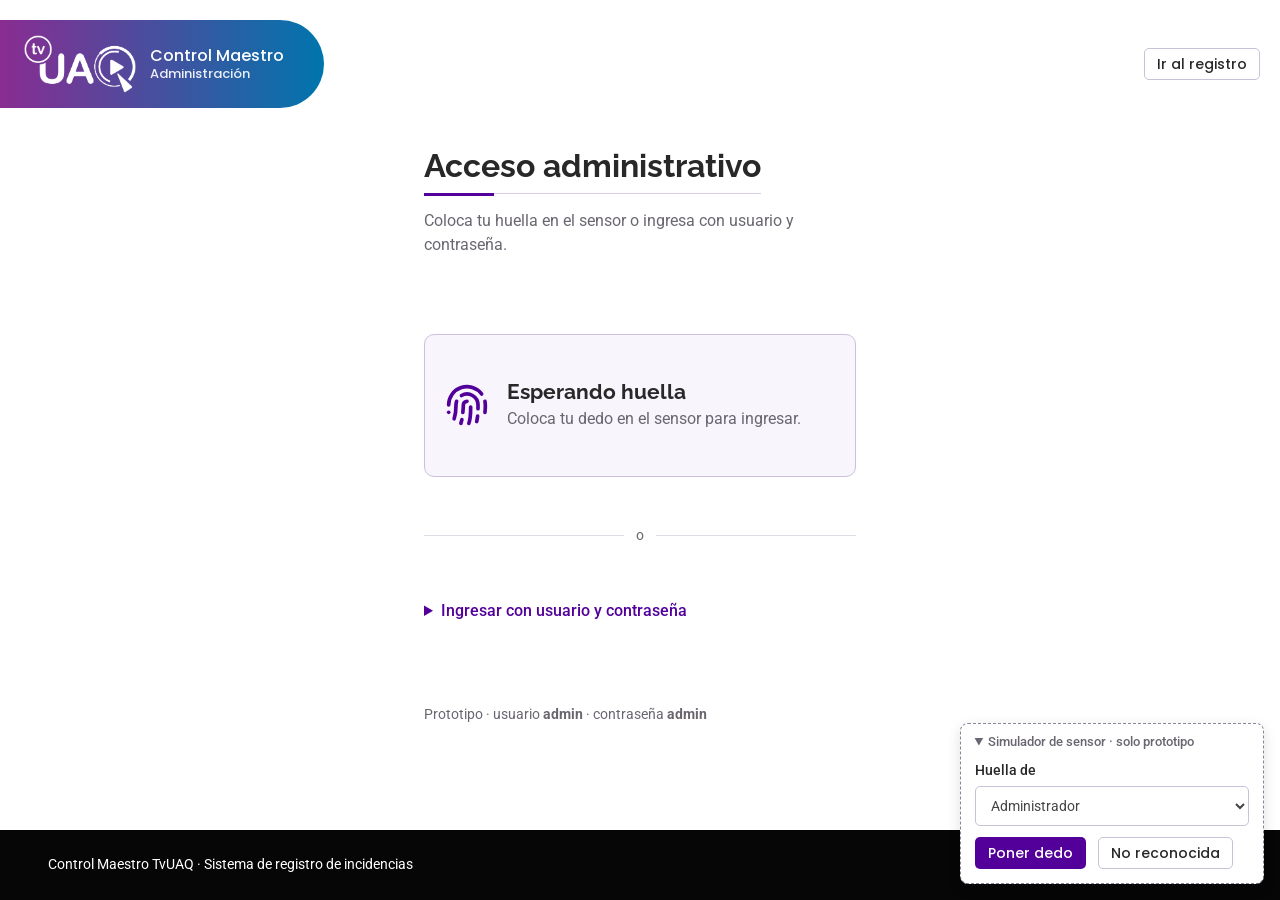
==== frontend/admin.html @ 8e253eed "Initial commit" ====
<!doctype html>
<html lang="es">
  <head>
    <meta charset="utf-8" />
    <meta name="viewport" content="width=device-width, initial-scale=1" />
    <title>Administración · Control Maestro TvUAQ</title>
    <link rel="icon" href="assets/img/logo_tvuaq.png" />
    <link rel="stylesheet" href="css/fonts.css" />
    <link rel="stylesheet" href="css/styles.css" />
  </head>
  <body>
    <div id="app"></div>

    <script src="js/core.js"></script>
    <script src="js/seed.js"></script>
    <script src="js/sensor.js"></script>
    <script src="js/ui.js"></script>
    <script src="js/admin.js"></script>
  </body>
</html>
---- frontend/css/fonts.css ----
/* Fuentes del sitio tv.uaq.mx (Raleway, Roboto, Poppins · licencia OFL), copiadas en local para funcionar sin internet.
   Raleway y Roboto son fuentes variables: un solo archivo cubre todos los pesos. */
@font-face {
  font-family: 'Raleway';
  font-style: normal;
  font-weight: 600 800;
  font-display: swap;
  src: url('../assets/fonts/raleway.woff2') format('woff2');
}
@font-face {
  font-family: 'Roboto';
  font-style: normal;
  font-weight: 400 700;
  font-display: swap;
  src: url('../assets/fonts/roboto.woff2') format('woff2');
}
@font-face {
  font-family: 'Poppins';
  font-style: normal;
  font-weight: 500;
  font-display: swap;
  src: url('../assets/fonts/poppins-500.woff2') format('woff2');
}
@font-face {
  font-family: 'Poppins';
  font-style: normal;
  font-weight: 600;
  font-display: swap;
  src: url('../assets/fonts/poppins-600.woff2') format('woff2');
}
---- frontend/css/styles.css ----
/* Sistema de registro de incidencias · Control Maestro TvUAQ
   Identidad tomada de tv.uaq.mx: fondo blanco, texto #444, títulos #282828 (Raleway), cuerpo Roboto,
   navegación Poppins, acento #520099 y barra superior con degradado #892C91 → #0075AD.
   Sin dependencias externas ni fuentes remotas: debe funcionar sin internet. */

:root {
  --fondo: #ffffff;
  --texto: #444444;
  --titulo: #282828;
  --acento: #520099;
  --acento-hover: #570d98;
  --acento-vivo: #6c0abf;
  --magenta: #892c91;
  --azul: #0075ad;
  --noche: #060606;
  --degradado: linear-gradient(90deg, #892c91 0%, #0075ad 100%);

  --suave: #f8f5fc; /* tinte del acento, como el fondo de los títulos de sección del sitio */
  --linea: #e1dde8;
  --muted: #6a6670;
  --foco: #0075ad;

  --ok: #1b6e3c;
  --ok-bg: #e5f3ea;
  --warn: #805400;
  --warn-bg: #fff3d4;
  --err: #a8201a;
  --err-bg: #fbe9e8;
  --info: #0b5a85;
  --info-bg: #e3f1f8;

  --fuente: 'Roboto', system-ui, 'Segoe UI', Arial, sans-serif;
  --fuente-titulo: 'Raleway', 'Roboto', system-ui, sans-serif;
  --fuente-nav: 'Poppins', 'Roboto', system-ui, sans-serif;
}

*,
*::before,
*::after {
  box-sizing: border-box;
}
html {
  -webkit-text-size-adjust: 100%;
}
[hidden] {
  display: none !important;
}
body {
  margin: 0;
  background: var(--fondo);
  color: var(--texto);
  font-family: var(--fuente);
  font-size: 16px;
  line-height: 1.5;
}
h1,
h2,
h3,
p {
  margin: 0;
}
h1,
h2,
h3 {
  text-wrap: balance;
  font-variant-numeric: lining-nums;
  font-family: var(--fuente-titulo);
  color: var(--titulo);
  font-weight: 700;
}
button,
input,
select,
textarea {
  font: inherit;
  color: inherit;
}
a {
  color: var(--acento);
}
:focus-visible {
  outline: 3px solid var(--foco);
  outline-offset: 2px;
}
.ico {
  width: 1.25em;
  height: 1.25em;
  flex: none;
}
.solo-lectores {
  position: absolute;
  width: 1px;
  height: 1px;
  overflow: hidden;
  clip: rect(0 0 0 0);
}

/* ---------- Barra superior (la misma forma que la de tv.uaq.mx) ---------- */
.cab-sitio {
  display: flex;
  flex-wrap: wrap;
  align-items: center;
  justify-content: space-between;
  gap: 0.75rem 1rem;
  padding-right: 1.25rem;
}
.barra {
  display: flex;
  align-items: center;
  gap: 1.75rem;
  min-height: 5.5rem;
  padding: 0.5rem 2.5rem 0.5rem 1.5rem;
  background: var(--degradado);
  border-radius: 0 3.5rem 3.5rem 0;
  color: #fff;
}
.marca {
  display: flex;
  align-items: center;
  gap: 0.9rem;
  color: #fff;
  text-decoration: none;
}
.marca__logo {
  display: block;
  height: 3.6rem;
  width: auto;
  filter: brightness(0) invert(1); /* el logo oficial es gris: se ve blanco sobre el degradado, igual que en tv.uaq.mx */
}
.marca__texto {
  white-space: nowrap;
  font-family: var(--fuente-nav);
  font-weight: 500;
  font-size: 1rem;
  line-height: 1.25;
}
.marca small {
  display: block;
  font-size: 0.8125rem;
  opacity: 0.9;
}
.barra__links {
  display: flex;
  flex-wrap: nowrap;
  gap: 0.25rem 1.4rem;
  margin: 0;
  padding: 0;
  list-style: none;
}
.barra__links a {
  display: block;
  white-space: nowrap;
  padding: 0.3rem 0;
  border-bottom: 3px solid transparent;
  color: #fff;
  font-family: var(--fuente-nav);
  font-weight: 500;
  font-size: 1rem;
  text-decoration: none;
}
.barra__links a:hover {
  border-bottom-color: rgb(255 255 255 / 0.55);
}
.barra__links a[aria-current='page'] {
  border-bottom-color: #fff;
}
.cab-sitio__acciones {
  display: flex;
  flex-wrap: wrap;
  gap: 0.5rem;
  flex-shrink: 0;
  margin-left: auto;
}

/* ---------- Botones ---------- */
.btn {
  display: inline-flex;
  align-items: center;
  justify-content: center;
  gap: 0.5rem;
  min-height: 2.5rem;
  padding: 0.5rem 1.1rem;
  border: 1px solid transparent;
  border-radius: 5px;
  font-family: var(--fuente-nav);
  font-weight: 500;
  font-size: 0.9375rem;
  cursor: pointer;
  text-decoration: none;
  transition: background 0.15s, border-color 0.15s;
}
.btn:disabled {
  opacity: 0.5;
  cursor: not-allowed;
}
.btn--primario {
  background: var(--acento);
  color: #fff;
}
.btn--primario:hover:not(:disabled) {
  background: var(--acento-hover);
}
.btn--secundario {
  background: #fff;
  border-color: #c9c2d6;
  color: var(--titulo);
}
.btn--secundario:hover:not(:disabled) {
  background: var(--suave);
  border-color: var(--acento);
}
.btn--texto {
  background: transparent;
  color: var(--muted);
}
.btn--texto:hover:not(:disabled) {
  color: var(--titulo);
  background: var(--suave);
}
.btn--chico {
  min-height: 2rem;
  padding: 0.25rem 0.75rem;
  font-size: 0.875rem;
}
.btn--grande {
  min-height: 3.25rem;
  padding: 0.75rem 1.75rem;
  font-size: 1.0625rem;
}

/* ---------- Formularios ---------- */
.campo {
  display: grid;
  gap: 0.3rem;
  min-width: 0;
}
.campo__etiqueta {
  font-size: 0.9rem;
  font-weight: 500;
  color: var(--titulo);
}
.campo__etiqueta .req {
  color: var(--err);
}
.campo__ayuda {
  font-size: 0.8125rem;
  color: var(--muted);
}
.campo__error {
  font-size: 0.875rem;
  color: var(--err);
  font-weight: 500;
}
input[type='text'],
input[type='password'],
input[type='date'],
input[type='time'],
input[type='number'],
select,
textarea {
  width: 100%;
  min-height: 2.5rem;
  padding: 0.45rem 0.7rem;
  background: #fff;
  border: 1px solid #c9c2d6;
  border-radius: 5px;
}
input:hover,
select:hover,
textarea:hover {
  border-color: #9d8fb5;
}
textarea {
  min-height: 7rem;
  resize: vertical;
}
.campo--invalido input,
.campo--invalido select,
.campo--invalido textarea {
  border-color: var(--err);
}
.rejilla {
  display: grid;
  gap: 1rem;
  grid-template-columns: repeat(auto-fit, minmax(14rem, 1fr));
}
.acciones {
  display: flex;
  flex-wrap: wrap;
  gap: 0.75rem;
}
.acciones--centro {
  justify-content: center;
}
.acciones--fila {
  flex-wrap: nowrap;
  gap: 0.4rem;
}
.acciones--fila .btn {
  white-space: nowrap;
}

/* ---------- Insignias de estado ---------- */
.insignia {
  display: inline-block;
  padding: 0.1rem 0.5rem;
  border-radius: 4px;
  font-size: 0.8125rem;
  font-weight: 500;
  white-space: nowrap;
}
.insignia--ok {
  background: var(--ok-bg);
  color: var(--ok);
}
.insignia--warn {
  background: var(--warn-bg);
  color: var(--warn);
}
.insignia--err {
  background: var(--err-bg);
  color: var(--err);
}
.insignia--info {
  background: var(--info-bg);
  color: var(--info);
}
.insignia--neutra {
  background: #efecf3;
  color: var(--muted);
}

/* ---------- Título de sección (la línea con barra de acento viene de .section-title de tv.uaq.mx) ---------- */
.titulo-seccion h1,
.titulo-seccion h2 {
  position: relative;
  display: inline-block;
  padding-bottom: 0.9rem;
  margin-bottom: 0.6rem;
  font-size: 2rem;
  line-height: 1.15;
}
.titulo-seccion h1::before,
.titulo-seccion h2::before {
  content: '';
  position: absolute;
  left: 0;
  right: 0;
  bottom: 0.3rem;
  height: 1px;
  background: rgb(82 0 153 / 0.2);
}
.titulo-seccion h1::after,
.titulo-seccion h2::after {
  content: '';
  position: absolute;
  left: 0;
  bottom: 0.2rem;
  width: 4.4rem;
  height: 3px;
  background: var(--acento);
}
.titulo-seccion p {
  max-width: 48rem;
  color: var(--muted);
}

/* ---------- Modales ---------- */
dialog.modal {
  width: min(var(--ancho, 32rem), calc(100vw - 2rem));
  max-height: calc(100vh - 2rem);
  padding: 0;
  border: 1px solid var(--linea);
  border-radius: 10px;
  background: #fff;
  color: var(--texto);
  box-shadow: 0 12px 40px rgb(6 6 6 / 0.28);
  overflow: auto;
}
dialog.modal::backdrop {
  background: rgb(6 6 6 / 0.55);
}
.modal__cab {
  display: flex;
  align-items: center;
  justify-content: space-between;
  gap: 1rem;
  padding: 1rem 1.5rem;
  border-bottom: 3px solid var(--acento);
}
.modal__cab h2 {
  font-size: 1.3rem;
}
.modal__cuerpo {
  padding: 1.25rem 1.5rem;
  display: grid;
  gap: 1rem;
}
.modal__pie {
  padding: 0.9rem 1.5rem;
  border-top: 1px solid var(--linea);
  background: var(--suave);
  display: flex;
  justify-content: flex-end;
  flex-wrap: wrap;
  gap: 0.75rem;
}

/* Opciones del modal "Editar registro" */
.opciones-edicion {
  display: grid;
  gap: 0.5rem;
  margin: 0;
  padding: 0;
  border: 0;
}
.opcion-edicion {
  display: flex;
  gap: 0.6rem;
  align-items: flex-start;
  padding: 0.6rem 0.8rem;
  border: 1px solid var(--linea);
  border-radius: 5px;
  cursor: pointer;
}
.opcion-edicion:hover {
  border-color: var(--acento);
}
.opcion-edicion:has(input:checked) {
  border-color: var(--acento);
  background: var(--suave);
}
.opcion-edicion input {
  margin-top: 0.25rem;
}
.opcion-edicion small {
  display: block;
  font-size: 0.8125rem;
  color: var(--muted);
}

/* Pie del formulario de incidencias con el simulador de sensor a la vista */
.modal__pie--sim {
  justify-content: space-between;
  align-items: center;
}
.sim-linea {
  display: flex;
  flex-wrap: wrap;
  align-items: center;
  gap: 0.5rem 0.6rem;
}
.sim-linea__rotulo {
  flex-basis: 100%;
  font-size: 0.8125rem;
  color: var(--muted);
}
.sim-linea select {
  width: auto;
  min-width: 11rem;
  min-height: 2rem;
  padding-block: 0.2rem;
}

/* Avisos de resultado (visibles a distancia en el Control Maestro) */
.aviso {
  display: grid;
  gap: 0.8rem;
  justify-items: center;
  text-align: center;
  padding: 0 1.75rem 1.75rem;
  border-top: 8px solid var(--acento);
}
.aviso--exito {
  border-top-color: var(--ok);
}
.aviso--aviso {
  border-top-color: #c98a00;
}
.aviso--error {
  border-top-color: var(--err);
}
.aviso--info {
  border-top-color: var(--azul);
}
.aviso__icono {
  margin-top: 1.5rem;
  display: grid;
  place-items: center;
}
.aviso__icono .ico {
  width: 4rem;
  height: 4rem;
}
.aviso--exito .aviso__icono {
  color: var(--ok);
}
.aviso--aviso .aviso__icono {
  color: #b27800;
}
.aviso--error .aviso__icono {
  color: var(--err);
}
.aviso--info .aviso__icono {
  color: var(--azul);
}
.aviso__titulo {
  font-size: 2rem;
  line-height: 1.2;
}
.aviso__mensaje {
  font-size: 1.3rem;
}
.aviso__detalle {
  font-size: 1.05rem;
  color: var(--muted);
}
.aviso .btn {
  margin-top: 0.4rem;
}
.estado-entrada {
  margin-top: 0.2rem;
  padding: 0.3rem 0.9rem;
  font-size: 1.15rem;
}

/* Captura de huella (alta de operador) */
.huella {
  display: grid;
  gap: 1rem;
  justify-items: center;
  padding: 1.75rem 1.5rem 1.25rem;
}
.huella__titulo {
  font-size: 1.3rem;
}
.huella__sensor {
  display: grid;
  place-items: center;
  width: 7rem;
  height: 7rem;
  border: 2px solid var(--azul);
  border-radius: 50%;
  color: var(--azul);
}
.huella__sensor .ico {
  width: 3.75rem;
  height: 3.75rem;
}
.huella__sensor--ok {
  border-color: var(--ok);
  color: var(--ok);
}
.huella__sensor--error {
  border-color: var(--err);
  color: var(--err);
}
.huella__estado {
  min-height: 2.8em;
  text-align: center;
}

/* Pantalla operativa: el estado del sensor es lo principal. Cambia de color según lo que se espera. */
.sensor-hero {
  position: relative;
  display: flex;
  align-items: center;
  justify-content: center;
  gap: 1.75rem;
  min-height: 0;
  padding: 2.25rem 2rem 1.75rem;
  border-radius: 10px;
  overflow: hidden;
  background: linear-gradient(135deg, #892c91 0%, #4a2f9e 55%, #0075ad 100%);
  color: #fff;
}
/* Barras de color de la carta de ajuste de televisión (el personaje del sitio lleva una en la cabeza) */
.sensor-hero__barras {
  position: absolute;
  top: 0;
  left: 0;
  right: 0;
  height: 0.5rem;
  background: linear-gradient(
    90deg,
    #f4f4f4 0 14.28%,
    #f2c500 0 28.56%,
    #2a93d5 0 42.84%,
    #00963f 0 57.12%,
    #892c91 0 71.4%,
    #e30613 0 85.68%,
    #1d1d8c 0
  );
}
.sensor-hero__ico {
  flex: none;
  display: grid;
  place-items: center;
  width: 5.5rem;
  height: 5.5rem;
  border: 2px solid rgb(255 255 255 / 0.9);
  border-radius: 50%;
}
.sensor-hero__ico .ico {
  display: block;
  width: 58%;
  height: 58%;
}
.sensor-hero__titulo {
  font-size: 2rem;
  line-height: 1.15;
  color: #fff;
}
.sensor-hero__texto {
  margin-top: 0.4rem;
  font-size: 1.05rem;
  max-width: 30rem;
  text-wrap: balance;
}

/* Compacto: acceso administrativo */
.sensor-card {
  display: flex;
  align-items: center;
  gap: 1.1rem;
  padding: 1rem 1.25rem;
  border: 1px solid #cdbfe0;
  border-radius: 10px;
  background: var(--suave);
}
.sensor-card__ico {
  flex: none;
  color: var(--acento);
}
.sensor-card__ico .ico {
  display: block;
  width: 2.75rem;
  height: 2.75rem;
}
.sensor-card__titulo {
  font-size: 1.3rem;
  line-height: 1.2;
}
.sensor-card__texto {
  margin-top: 0.15rem;
  color: var(--muted);
}
.sensor-card[data-estado='error'] {
  border-color: var(--err);
  background: var(--err-bg);
}
.sensor-card[data-estado='error'] .sensor-card__ico {
  color: var(--err);
}
.sensor-pie {
  display: flex;
  align-items: center;
  gap: 0.75rem;
  padding: 0.75rem 1rem;
  border: 1px solid #a9d2e6;
  border-radius: 5px;
  background: var(--info-bg);
  color: var(--info);
  font-weight: 500;
}
.sensor-pie[data-tono='error'] {
  border-color: #e3a9a5;
  background: var(--err-bg);
  color: var(--err);
}
.sensor-pie__ico .ico {
  width: 1.75rem;
  height: 1.75rem;
}

/* Simulador de sensor (solo prototipo; en producción lo reemplaza el lector real) */
.sim {
  position: fixed;
  right: 1rem;
  bottom: 1rem;
  z-index: 200;
  width: min(19rem, calc(100vw - 2rem));
  background: #fff;
  border: 1px dashed #8b8497;
  border-radius: 8px;
  box-shadow: 0 4px 14px rgb(6 6 6 / 0.12);
  font-size: 0.9rem;
}
.sim summary {
  padding: 0.5rem 0.85rem;
  cursor: pointer;
  font-size: 0.8125rem;
  font-weight: 500;
  color: var(--muted);
}
.sim__cuerpo {
  display: grid;
  gap: 0.7rem;
  padding: 0 0.85rem 0.85rem;
}

/* Avisos tipo toast */
#toasts {
  position: fixed;
  left: 1rem;
  bottom: 1rem;
  z-index: 100;
  display: grid;
  gap: 0.5rem;
}
.toast {
  padding: 0.65rem 1rem;
  border-radius: 5px;
  font-weight: 500;
  background: var(--noche);
  color: #fff;
}
.toast--error {
  background: var(--err);
}

/* =========================================================
   INTERFAZ OPERATIVA
   ========================================================= */
.op {
  min-height: 100vh;
  display: grid;
  grid-template-rows: auto 1fr;
}
.op .cab-sitio {
  padding-top: 1.25rem;
}
.op .barra {
  width: min(100%, 44rem);
}
.op__principal {
  width: min(66rem, 100%);
  margin: 0 auto;
  padding: clamp(1rem, 7vh, 4.5rem) 2rem 2rem;
  display: grid;
  gap: 1.25rem 1.5rem;
  grid-template-columns: minmax(0, 1fr) minmax(15rem, 18rem);
  grid-template-rows: auto auto;
  align-content: start;
}
.reloj {
  grid-column: 1 / -1;
  text-align: center;
}
.reloj__hora {
  font-family: var(--fuente-titulo);
  font-size: clamp(3rem, 6vw, 4.5rem);
  font-weight: 700;
  line-height: 1.05;
  font-variant-numeric: lining-nums tabular-nums;
  color: var(--titulo);
}
.reloj__fecha {
  margin-top: 0.25rem;
  font-size: 1.05rem;
  color: var(--muted);
}
.reloj__fecha::first-letter {
  text-transform: uppercase;
}
.accion-grande {
  grid-column: 1;
  display: grid;
  grid-template-rows: auto auto;
  gap: 1rem;
}

.gran-boton {
  display: flex;
  align-items: center;
  justify-content: center;
  gap: 0.75rem;
  min-height: 3.25rem;
  padding: 0.6rem 1.25rem;
  border: 2px solid currentColor;
  border-radius: 10px;
  background: #fff;
  font-family: var(--fuente-nav);
  font-size: 1.05rem;
  font-weight: 600;
  cursor: pointer;
  transition: background 0.15s ease-out, color 0.15s ease-out;
}
.gran-boton .ico {
  width: 1.35rem;
  height: 1.35rem;
}
.gran-boton--incidencia {
  min-height: 3.25rem;
  color: var(--acento);
}
.gran-boton--incidencia:hover {
  background: var(--acento);
  color: #fff;
}
.panel {
  grid-column: 2;
  grid-row: 2;
  align-self: start;
  border: 1px solid var(--linea);
  border-radius: 10px;
  padding: 1rem 1.25rem 1.25rem;
}
.panel__titulo {
  display: inline-block;
  margin-bottom: 0.9rem;
  padding-bottom: 0.35rem;
  border-bottom: 3px solid var(--acento);
  font-size: 1.1rem;
}
.en-turno {
  list-style: none;
  margin: 0;
  padding: 0;
  display: grid;
  gap: 0.6rem;
}
.en-turno li {
  display: flex;
  justify-content: space-between;
  align-items: center;
  gap: 0.75rem;
  padding-bottom: 0.6rem;
  font-size: 1rem;
  border-bottom: 1px solid var(--linea);
}
.en-turno li:last-child {
  border: 0;
  padding: 0;
}
.en-turno small {
  display: block;
  color: var(--muted);
}
.vacio {
  color: var(--muted);
}
.vacio--caja {
  padding: 2rem 1rem;
  text-align: center;
  border: 1px dashed #c9c2d6;
  border-radius: 8px;
}

@media (max-width: 60rem) {
  .op__principal {
    grid-template-columns: 1fr;
    grid-template-rows: auto;
    min-height: 0;
    padding-inline: 1rem;
  }
  .panel,
  .accion-grande {
    grid-column: 1;
    grid-row: auto;
  }
  .sensor-hero {
    min-height: 0;
  }
}
@media (max-width: 32rem) {
  .sensor-hero {
    flex-direction: column;
    align-items: flex-start;
  }
}

/* =========================================================
   INTERFAZ ADMINISTRATIVA
   ========================================================= */
.sitio {
  min-height: 100vh;
  display: grid;
  grid-template-rows: auto 1fr auto;
}
.sitio > .cab-sitio {
  padding-top: 1.25rem;
}
.contenido {
  width: min(78rem, 100%);
  margin: 0 auto;
  padding: 2rem 1.5rem 3rem;
  display: grid;
  gap: 1.5rem;
  align-content: start;
  min-width: 0;
}
.cabecera {
  display: flex;
  flex-wrap: wrap;
  align-items: flex-start;
  justify-content: space-between;
  gap: 1rem;
}
.cabecera .titulo-seccion {
  flex: 1 1 24rem;
}
.tarjeta {
  background: #fff;
  border: 1px solid var(--linea);
  border-radius: 10px;
}
.tarjeta__cuerpo {
  padding: 1.25rem;
  display: grid;
  gap: 1rem;
}
.filtros {
  display: grid;
  gap: 1rem;
  grid-template-columns: repeat(auto-fit, minmax(11rem, 1fr));
  align-items: end;
}
.opciones {
  display: flex;
  gap: 1rem;
  flex-wrap: wrap;
  min-height: 2.5rem;
  align-items: center;
}
.opciones label {
  display: inline-flex;
  align-items: center;
  gap: 0.4rem;
  cursor: pointer;
}
.pie-sitio {
  display: flex;
  flex-wrap: wrap;
  align-items: center;
  justify-content: space-between;
  gap: 0.75rem 1.5rem;
  padding: 1.5rem clamp(1rem, 4vw, 3rem);
  background: var(--noche);
  color: #fff;
  font-size: 0.9rem;
}
.pie-sitio button {
  padding: 0;
  border: 0;
  background: none;
  color: #cdb8e6;
  text-decoration: underline;
  cursor: pointer;
}
.pie-sitio button:hover {
  color: #fff;
}

/* Acceso */
.acceso {
  width: min(30rem, 100%);
  margin: 0 auto;
  padding: 2.5rem 1.5rem 3rem;
  display: grid;
  gap: 1.25rem;
}
.separador {
  display: flex;
  align-items: center;
  gap: 0.75rem;
  color: var(--muted);
  font-size: 0.875rem;
}
.separador::before,
.separador::after {
  content: '';
  flex: 1;
  border-top: 1px solid var(--linea);
}
.acceso details summary {
  cursor: pointer;
  font-weight: 500;
  color: var(--acento);
  padding: 0.25rem 0;
}
.acceso form {
  display: grid;
  gap: 0.9rem;
  margin-top: 1rem;
}
.nota-proto {
  font-size: 0.875rem;
  color: var(--muted);
}

/* Tablas */
.tabla-envoltura {
  overflow-x: auto;
}
table.tabla {
  width: 100%;
  border-collapse: collapse;
  font-size: 0.9375rem;
}
.tabla th,
.tabla td {
  padding: 0.65rem 0.9rem;
  text-align: left;
  vertical-align: top;
  border-bottom: 1px solid var(--linea);
}
.tabla th {
  font-family: var(--fuente-titulo);
  font-weight: 700;
  color: var(--titulo);
  background: var(--suave);
  border-bottom: 2px solid var(--acento);
  white-space: nowrap;
}
.tabla td.num,
.tabla th.num {
  text-align: right;
  font-variant-numeric: tabular-nums;
}
.tabla tbody tr:last-child td {
  border-bottom: 0;
}
.tabla tbody tr:hover {
  background: #fcfbfd;
}
.tabla .nombre {
  font-weight: 500;
}
.tabla .horario div {
  white-space: nowrap;
}
.tabla a {
  font-weight: 500;
}
.tabla .obs {
  min-width: 16rem;
  max-width: 28rem;
}

/* Resumen individual */
.resumen {
  display: grid;
  gap: 0.75rem;
  grid-template-columns: repeat(auto-fit, minmax(9.5rem, 1fr));
}
.dato {
  padding: 0.8rem 1rem;
  border: 1px solid var(--linea);
  border-radius: 5px;
}
.dato__valor {
  font-family: var(--fuente-titulo);
  font-size: 1.75rem;
  font-weight: 700;
  line-height: 1.15;
  color: var(--titulo);
  font-variant-numeric: tabular-nums;
}
.dato__etiqueta {
  font-size: 0.875rem;
  color: var(--muted);
}
.dato--err {
  border-color: #e3a9a5;
  background: var(--err-bg);
}
.dato--err .dato__valor {
  color: var(--err);
}
.dato--warn {
  border-color: #e6cd8f;
  background: var(--warn-bg);
}
.dato--warn .dato__valor {
  color: var(--warn);
}
.seccion-rep {
  display: grid;
  gap: 0.6rem;
}
.seccion-rep h3 {
  font-size: 1.1rem;
}
.lista-fechas {
  display: flex;
  flex-wrap: wrap;
  gap: 0.4rem;
  margin: 0;
  padding: 0;
  list-style: none;
}
.lista-fechas li {
  padding: 0.1rem 0.6rem;
  border-radius: 4px;
  background: var(--err-bg);
  color: var(--err);
  font-weight: 500;
  font-size: 0.875rem;
}
.regla {
  font-size: 0.875rem;
  color: var(--muted);
}

/* Editor de horarios */
.turnos {
  display: grid;
  gap: 0.6rem;
}
.turno {
  display: grid;
  gap: 0.5rem;
  grid-template-columns: minmax(8rem, 1.2fr) 1fr 1fr auto;
  align-items: end;
}
.huella-estado {
  display: flex;
  align-items: center;
  gap: 0.75rem;
  flex-wrap: wrap;
}

@media (max-width: 52rem) {
  .cab-sitio {
    flex-direction: column;
    align-items: stretch;
    padding: 1rem 1rem 0 0;
  }
  .barra {
    flex-direction: column;
    align-items: flex-start;
    gap: 0.75rem;
    padding: 0.9rem 2rem 0.9rem 1.25rem;
    border-radius: 0 2rem 2rem 0;
  }
  .cab-sitio__acciones {
    padding-left: 1rem;
  }
  .turno {
    grid-template-columns: 1fr 1fr;
  }
  .turno > :first-child {
    grid-column: 1 / -1;
  }
}

/* =========================================================
   HOJA MEMBRETADA (PDF vía "Guardar como PDF" del diálogo de impresión)
   ========================================================= */
#hoja {
  display: none;
}
@page {
  size: letter;
  margin: 1.8cm 1.6cm 1.8cm;
}
@page apaisada {
  size: letter landscape;
  margin: 1.5cm 1.4cm 1.5cm;
}
@media print {
  #hoja.hoja--apaisada {
    page: apaisada;
  }
  body > *:not(#hoja) {
    display: none !important;
  }
  body {
    background: #fff;
    color: #000;
    font-size: 10.5pt;
  }
  #hoja {
    display: block;
    font-family: var(--fuente);
  }
  .hoja__membrete {
    display: flex;
    align-items: center;
    gap: 14pt;
    padding: 10pt 28pt 10pt 14pt;
    border-radius: 0 40pt 40pt 0;
    background: linear-gradient(90deg, #892c91, #0075ad) !important;
    color: #fff;
    -webkit-print-color-adjust: exact;
    print-color-adjust: exact;
  }
  .hoja__logo {
    height: 38pt;
    width: auto;
    filter: brightness(0) invert(1);
  }
  .hoja__institucion strong {
    display: block;
    font-family: var(--fuente-nav);
    font-size: 13pt;
    font-weight: 500;
  }
  .hoja__institucion span {
    font-size: 9.5pt;
    opacity: 0.9;
  }
  .hoja__titulo {
    margin: 16pt 0 4pt;
    font-size: 16pt;
    color: var(--acento);
  }
  .hoja__meta {
    margin-bottom: 12pt;
    color: #333;
  }
  .hoja__pie {
    margin-top: 18pt;
    padding-top: 6pt;
    border-top: 0.5pt solid #999;
    font-size: 8.5pt;
    color: #555;
  }
  #hoja table.tabla {
    font-size: 9pt;
    page-break-inside: auto;
  }
  #hoja tr {
    page-break-inside: avoid;
  }
  #hoja .tabla th {
    background: #efe9f6 !important;
    color: #000;
    -webkit-print-color-adjust: exact;
    print-color-adjust: exact;
  }
  #hoja .tabla th,
  #hoja .tabla td {
    padding: 4pt 6pt;
    border-bottom: 0.5pt solid #bbb;
  }
  #hoja a {
    color: inherit;
    text-decoration: none;
  }
  #hoja .tabla td.nombre {
    white-space: nowrap;
  }
  #hoja .seccion-rep {
    margin-top: 12pt;
    page-break-inside: avoid;
  }
  #hoja .resumen {
    grid-template-columns: repeat(6, 1fr);
    gap: 6pt;
  }
  #hoja .dato {
    padding: 6pt 8pt;
    border: 0.5pt solid #999;
  }
  #hoja .dato__valor {
    font-size: 14pt;
  }
  #hoja .insignia,
  #hoja .lista-fechas li {
    background: none !important;
    color: #000 !important;
    border: 0.5pt solid #777;
    padding: 0 4pt;
  }
}

@media (prefers-reduced-motion: reduce) {
  *,
  *::before,
  *::after {
    transition: none !important;
    animation: none !important;
  }
}
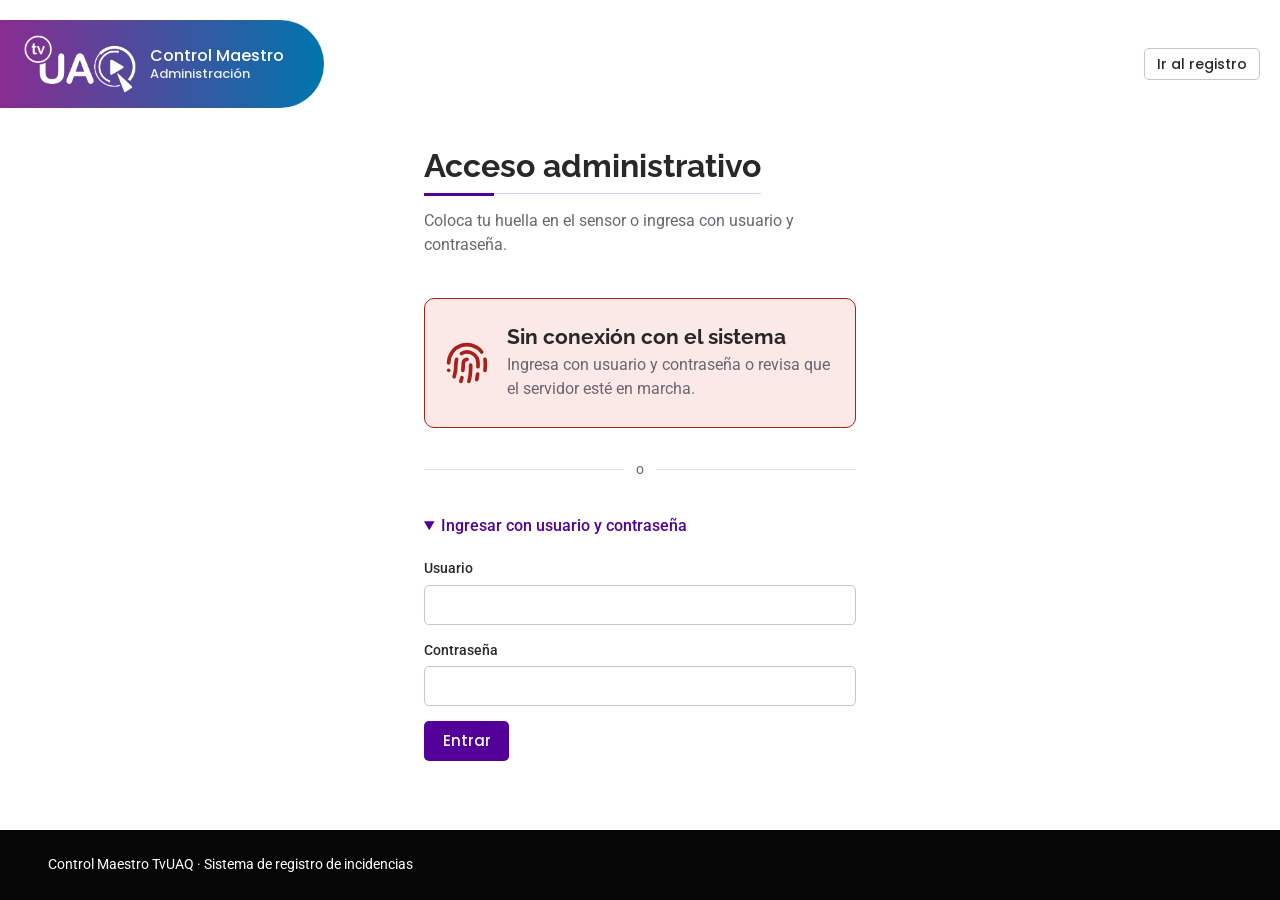
==== commit 79523358: "feat: conecta la interfaz operativa y de administración a la api" ====
--- a/frontend/admin.html
+++ b/frontend/admin.html
@@ -12,7 +12,7 @@
     <div id="app"></div>
 
     <script src="js/core.js"></script>
-    <script src="js/seed.js"></script>
+    <script src="js/api.js"></script>
     <script src="js/sensor.js"></script>
     <script src="js/ui.js"></script>
     <script src="js/admin.js"></script>
--- a/frontend/css/styles.css
+++ b/frontend/css/styles.css
@@ -1274,3 +1274,40 @@
     animation: none !important;
   }
 }
+
+/* Conexión con el sistema perdida (pantalla operativa) */
+.sensor-hero[data-estado='error'] {
+  background: var(--err); /* texto blanco legible: rojo sólido en lugar del degradado morado */
+}
+.sensor-hero[data-estado='error'] .sensor-hero__barras {
+  display: none;
+}
+
+/* Formulario de incidencia listo para enviarse con la huella */
+.sensor-pie[data-tono='ok'] {
+  border-color: #9fcfb1;
+  background: var(--ok-bg);
+  color: var(--ok);
+}
+
+/* Operadores dados de baja */
+.fila-baja {
+  background: var(--warn-bg);
+}
+.fila-baja .nombre {
+  color: var(--muted);
+}
+
+/* Panel de demostración */
+.sim hr {
+  border: 0;
+  border-top: 1px solid #e3dfe9;
+  margin: 0.1rem 0;
+}
+.sim .acciones {
+  flex-wrap: wrap;
+}
+body:has(.sim) .sitio,
+body:has(.sim) .op {
+  padding-bottom: 5rem; /* el panel de demostración no tapa el final de las tablas */
+}
